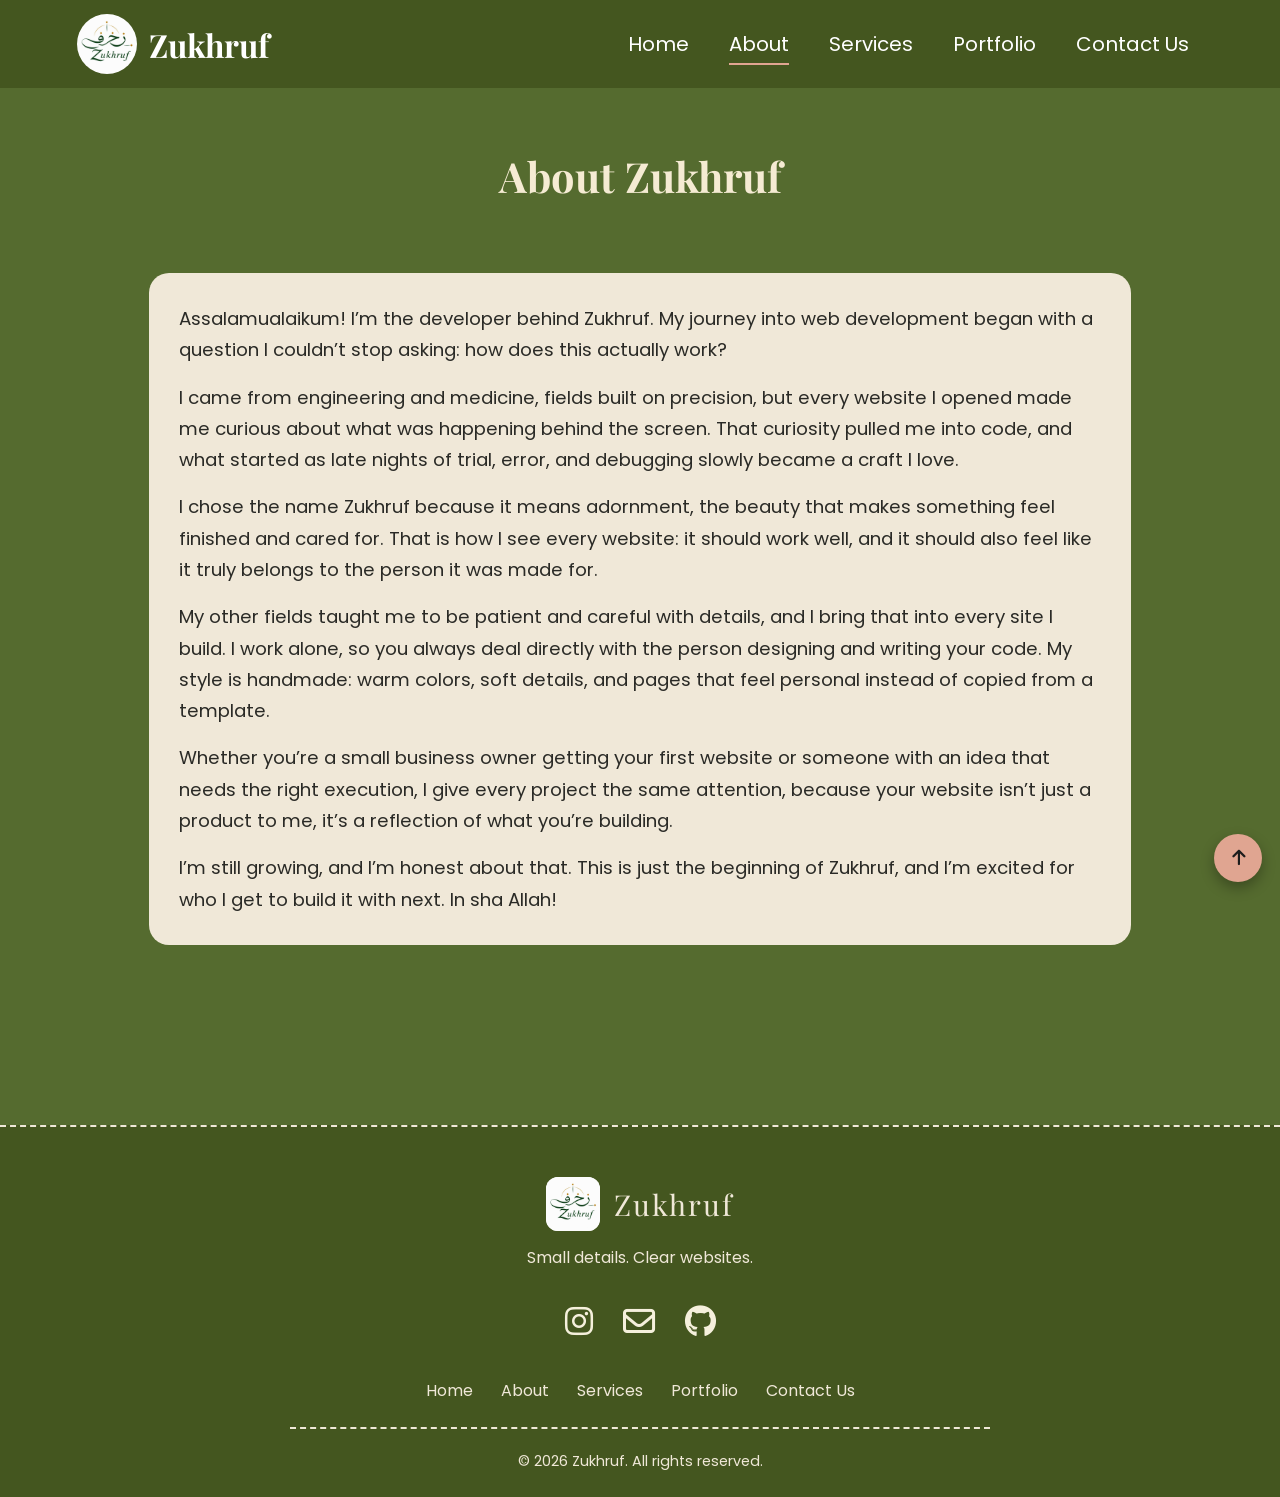
==== about.html @ 189362df "version 1.0" ====
<!DOCTYPE html>
<html lang="en">
<head>
    <meta charset="UTF-8">
    <meta name="viewport" content="width=device-width, initial-scale=1.0">
    <title>About | Zukhruf</title>
    <meta name="description" content="Meet the developer behind Zukhruf: a handmade approach to websites that feel personal and finished.">
    <link rel="preconnect" href="https://fonts.googleapis.com">
    <link rel="preconnect" href="https://fonts.gstatic.com" crossorigin>
    <link href="https://fonts.googleapis.com/css2?family=Playfair+Display:wght@700;900&family=Poppins:wght@400;500;600&display=swap" rel="stylesheet">
    <link rel="stylesheet" href="https://cdnjs.cloudflare.com/ajax/libs/font-awesome/6.5.1/css/all.min.css">
    <link rel="icon" href="logo.jpg">
    <meta name="color-scheme" content="light">
    <link rel="stylesheet" href="style.css">
</head>
<body>
<input type="checkbox" id="menu-toggle" class="menu-toggle">

<nav class="nav-bar">
    <div class="logo">
        <img class="logo-img" src="./logo.jpg" alt="Logo">
        <span>Zukhruf</span>
    </div>

    <div class="nav-links">
  <a href="index.html">Home</a>
  <a href="about.html" aria-current="page">About</a>
  <a href="services.html">Services</a>
  <a href="portfolio.html">Portfolio</a>
  <a href="contact.html">Contact Us</a>
    </div>
 
    <label for="menu-toggle" class="hamburger" aria-label="Open menu">
        <span></span>
        <span></span>
        <span></span>
    </label>
</nav>

<label for="menu-toggle" class="overlay"></label>

<aside class="mobile-nav">
  <a href="index.html">Home</a>
  <a href="about.html"aria-current="page">About</a>
  <a href="services.html">Services</a>
  <a href="portfolio.html">Portfolio</a>
  <a href="contact.html">Contact Us</a>
</aside>

<!-- about hero -->
<section class="about-hero">
    <h1>About Zukhruf</h1>
    <div class="about-text">
        <div>
            <p>Assalamualaikum! I’m the developer behind Zukhruf. My journey into web development began with a question I couldn’t stop asking: how does this actually work?</p>
            <p>I came from engineering and medicine, fields built on precision, but every website I opened made me curious about what was happening behind the screen. That curiosity pulled me into code, and what started as late nights of trial, error, and debugging slowly became a craft I love.</p>
            <p>I chose the name Zukhruf because it means adornment, the beauty that makes something feel finished and cared for. That is how I see every website: it should work well, and it should also feel like it truly belongs to the person it was made for.</p>
            <p>My other fields taught me to be patient and careful with details, and I bring that into every site I build. I work alone, so you always deal directly with the person designing and writing your code. My style is handmade: warm colors, soft details, and pages that feel personal instead of copied from a template.</p>
            <p>Whether you’re a small business owner getting your first website or someone with an idea that needs the right execution, I give every project the same attention, because your website isn’t just a product to me, it’s a reflection of what you’re building.</p>
            <p>I’m still growing, and I’m honest about that. This is just the beginning of Zukhruf, and I’m excited for who I get to build it with next. In sha Allah!</p>
        </div>
    </div>
</section>

<!-- footer -->
<footer class="site-footer">
  <div class="footer-brand">
    <img src="./logo.jpg" alt="Zukhruf logo">
    <span>Zukhruf</span>
  </div>

  <p class="footer-tagline">Small details. Clear websites.</p>

  <div class="footer-social">
    <a href="https://instagram.com/zukhruf.dev" target="_blank" rel="noopener" aria-label="Instagram">
      <i class="fa-brands fa-instagram"></i>
    </a>
    <a href="mailto:zukhrufdev@gmail.com" aria-label="Email">
      <i class="fa-regular fa-envelope"></i>
    </a>
    <a href="https://github.com/zukhrufdev-bot" target="_blank" rel="noopener" aria-label="GitHub">
  <i class="fa-brands fa-github"></i>
</a>
  </div>

  <nav class="footer-links">
    <a href="index.html">Home</a>
    <a href="about.html">About</a>
    <a href="services.html">Services</a>
    <a href="portfolio.html">Portfolio</a>
    <a href="contact.html">Contact Us</a>
  </nav>

  <p class="footer-copy">© 2026 Zukhruf. All rights reserved.</p>
</footer>
<a href="#top" class="to-top" aria-label="Back to top"><i class="fa-solid fa-arrow-up"></i></a>
</body>
</html>
---- style.css ----
* {
  margin: 0;
  padding: 0;
  box-sizing: border-box;
  scroll-behavior: smooth;
}
:root {
  color-scheme: light;
}
.logo{
    display: flex;
    justify-content: flex-start;
    align-items: center;
    width: 50%;
    gap: 12px;
    background-color: transparent;
}

.logo span{
    font-weight: bold;
    font-size: 32px;
    color: white;
}


.nav-links {
    display: flex;
    justify-content: space-between;
    align-items: center;
}
.nav-links a{
font-size: 20px;
padding: 8px 14px;
margin-left: 12px;
text-decoration: none;
color: white;
background-color: transparent;
}

.hero {
  margin: 0;
  padding: 60px 6%;
  display: flex;
  align-items: center;
  gap: 50px;
  min-height: 90vh;
}
.hero-text {
  flex: 1;
  display: flex;
  flex-direction: column;
  gap: 16px;
}
.hero-text h1 {
  font-size: 3.5rem;
  line-height: 1.15;
  color: #000;
}
.hero-text p {
  font-size: 1.25rem;
  line-height: 1.6;
}
.hero-img {
  flex: 1;
}
.image {
  width: 100%;
  height: 70vh;
  object-fit: cover;
  border-radius: 30px;
  display: block;
}
.buttons {
    display: flex;
    justify-content: flex-start;
    align-items: center;
    gap: 30px;
     margin-top: 24px;  
}

.buttons button{
    border: none;
    background-color: #b38072;
    color: black;
    font-size: 20px;
    border-radius: 15px;
    padding: 20px 24px;
    
}
#touch-btn{
    background-color: #f0e8d8;
    color: #000;
    border: 1px solid black;
}

.logo-img {
    width: 60px;
    height: 60px;
    border-radius: 50%;
    object-fit: cover;
}

/* ABOUT */
.about {
  background: #556b2f;
  padding: 80px 6%;
  display: flex;
  align-items: center;
  gap: 50px;
}
.about p {
  background: none;
}
.about img {
  flex: 1;
  width: 50%;
  height: 500px;
  object-fit: cover;
  border-radius: 24px;
}
.about-text {
  flex: 1;
  display: flex;
  flex-direction: column;
  gap: 22px;
}

/* cream card */
.about-text > div {
  background: #f0e8d8;
  color: #2a2a26;
  padding: 30px;
  transform: rotate(-1.5deg);
}
.about-text > div p {
  margin: 0 0 14px;
}
.about-text > div p {
  font-size: 1.15rem;
  line-height: 1.7;
}

/* pink strip */
.about-text > p:nth-of-type(1) {
  background: #e0a591;
  color: #2a2a26;
  padding: 18px;
  margin: 0;
  transform: rotate(1.5deg);
}

/* dashed box */
.about-text > p:nth-of-type(2) {
  border: 2px dashed #f0e8d8;
  color: #f0e8d8;
  padding: 16px;
  margin: 0;
}

@media (max-width: 800px) {
  .about {
    flex-direction: column;
  }
  .about img {
    width: 100%;
  }
}
/* web dev badge */
.about-text > span {
  width: 58px;
  height: 58px;
  border-radius: 50%;
  background: #f0e8d8;
  color: #2a2a26;
  display: flex;
  align-items: center;
  justify-content: center;
  font-size: 1.2rem;
}

.nav-bar * {
    background: none ;
    background-color: transparent ;
    box-shadow: none ;
    text-shadow: none ;
}

input, textarea, option, select{
padding: 18px;
border-radius: 18px;
font-size: 18px;
border: 1px solid black;
background-color: white;
}
label{
    font-weight: bold;
}


body {
  background: #556b2f;
  font-family: 'Poppins', sans-serif;
}

h1, h2, .logo span {
  font-family: 'Playfair Display', serif;
}

a, button {
    font-family: inherit;
}


  

/* SERVICES + PORTFOLIO */
.services, .portfolio {
  background: #556b2f;
  padding: 80px 6%;
}


.services *, .portfolio * {
  background: none;
}


.services > p {
  text-align: center;
  font-size: 1.5rem;
  margin: 0 0 50px;
}
.services > div {
  display: flex;
  gap: 40px;
  max-width: 1300px;
  margin: 0 auto;
}
.services article {
  flex: 1;
  background: #f0e8d8;
  color: #2a2a26;
  padding: 30px;
  border-radius: 20px;
}
.services article:nth-child(2) {
  background: #e0a591;
}
.services article h3 {
  font-size: 1.6rem;
  margin: 0 0 14px;
  padding-bottom: 12px;
  border-bottom: 2px dashed #2a2a26;
}
.services article p {
  font-size: 1.15rem;
  line-height: 1.6;
  margin: 0;
}


.portfolio > div {
  position: relative;
  isolation: isolate;
  background: none;
  color: #000;
  max-width: 700px;
  margin: 0 auto;
  padding: 60px 50px 70px;
}
.portfolio > div::before {
  content: "";
  position: absolute;
  inset: 0;
  background: #f0e8d8;
  border-radius: 24px;
  transform: rotate(-1.5deg);
  z-index: -1;
}

.portfolio h2 {
  color: #000;
  font-size: 2.4rem;
  line-height: 1.3;
  margin: 0 0 28px;
  padding-bottom: 18px;
  border-bottom: 2px dashed #2a2a26;
}
.portfolio p {
  color: #1c1c1c;
  font-size: 1.35rem;
  line-height: 1.8;
  margin: 0 0 24px;
}
.portfolio p:last-child {
  background: #e0a591;
  color: #1c1c1c;
  padding: 20px;
  border-radius: 14px;
  margin: 36px 0 0;
  transform: rotate(1deg);
}

html {
  scroll-padding-top: 90px;
}
.buttons a {
    text-decoration: none;
}


.contact {
  background: #556b2f;
  margin: 0;
  padding: 80px 6%;
}
.contact h1 {
  background: none;
  text-align: center;
  font-size: 1.8rem;
  line-height: 1.5;
  max-width: 700px;
  margin: 0 auto 40px;
}
.contact form {
  background: #f0e8d8;
  max-width: 600px;
  margin: 0 auto;
  padding: 40px;
  border-radius: 24px;
  display: flex;
  flex-direction: column;
  gap: 12px;
}
.contact label {
  background: none;
  color: #1c1c1c;
  font-weight: bold;
}
.contact input,
.contact select,
.contact textarea {
  background: #fff;
  border: 1px solid #2a2a26;
  border-radius: 14px;
  padding: 14px;
  font-size: 1rem;
  font-family: inherit;
}
.contact textarea {
  min-height: 120px;
}
.contact button {
  background: #e0a591;
  color: #1c1c1c;
  border: none;
  border-radius: 14px;
  padding: 16px;
  font-size: 1.1rem;
  font-family: inherit;
  cursor: pointer;
  margin-top: 10px;
}
.contact button:hover {
  background: #d4907a;
}
@media (max-width: 800px) {
  .hero { flex-direction: column; }
  .hero-text h1 { font-size: 2.4rem; }
  .services > div { flex-direction: column; }
  .nav-bar { justify-content: center; gap: 10px; }
  .nav-links { flex-wrap: wrap; justify-content: center; }
}

.hero-text p,
.services > p,
.contact h1 {
  color: #f0e8d8;
}

.buttons button {
  cursor: pointer;
  transition: transform 0.2s;
}
.buttons button:hover {
  transform: translateY(-3px);
}
.nav-links a:hover {
  text-decoration: underline;
}
.services {
  background: #4a5f29;
}


.about, .services, .portfolio, footer, .contact {
  font-family: 'Poppins', sans-serif;
}

@media (max-width: 800px) {
  .hero { min-height: auto; }
  .image { height: 40vh; }
  .about img { height: 300px; }
  .portfolio > div { padding: 40px 24px; }
  .portfolio h2 { font-size: 1.8rem; }
  .portfolio p { font-size: 1.1rem; }
  .contact form { padding: 24px; }
  .logo { width: auto; }
  .nav-links a { font-size: 16px; margin-left: 0; }
}

.contact input:focus,
.contact select:focus,
.contact textarea:focus {
  outline: 3px solid #e0a591;
}



.about h1,
.about > h2 {
  font-family: "Playfair Display", serif;
  color: #f5ebd3;
  text-align: center;
  margin: 40px 0 30px;
}

.about-hero .about-text{
  max-width: 680px;
  width: 90%;
  margin: 40px auto 70px;
  padding: 30px;
  box-sizing: border-box;
  transform: rotate(-1.5deg);
}

.nav-bar {
  position: sticky;
  top: 0;
  z-index: 1000;
  display: flex;
  align-items: center;
  justify-content: space-between;
  flex-wrap: wrap;
  gap: 16px;
  padding: 14px 6%;
  background: #44561f;
}
.logo {
  width: auto;
  text-decoration: none;
}
.nav-links {
  display: flex;
  flex-wrap: wrap;
  justify-content: center;
  gap: 8px 12px;
}
.nav-links a {
  margin-left: 0;
  padding: 8px 14px;
  font-size: 20px;
  color: #fff;
  text-decoration: none;
}
.nav-links a:hover,
.nav-links a:focus-visible,
.nav-links a[aria-current="page"] {
  text-decoration: underline;
}

/* ===== FOOTER ===== */
.site-footer {
  background: #44561f;
  color: #f0e8d8;
  border-top: 2px dashed #f0e8d8;
  padding: 50px 6% 25px;
  display: flex;
  flex-direction: column;
  align-items: center;
  gap: 14px;
  text-align: center;
  font-family: 'Poppins', sans-serif;
}


.footer-brand {
  display: flex;
  align-items: center;
  justify-content: center;
  gap: 14px;
}
.footer-brand img {
  width: 54px;
  height: 54px;
  object-fit: contain;
  background: #fff;
  border-radius: 12px;
}
.footer-brand span {
  font-family: 'Playfair Display', serif;
  font-size: 1.8rem;
  letter-spacing: 2px;
  color: #f0e8d8;
}


.footer-tagline {
  font-size: 1rem;
  margin: 0;
  color: #f0e8d8;
}


.footer-links {
  display: flex;
  flex-direction: row;
  flex-wrap: wrap;
  justify-content: center;
  gap: 10px 28px;
  width: 100%;
  max-width: 700px;
  padding-bottom: 24px;
  border-bottom: 2px dashed #f0e8d8;
}
.footer-links a {
  color: #f0e8d8;
  text-decoration: none;
  font-size: 1rem;
  transition: opacity 0.2s;
}
.footer-links a:hover,
.footer-links a:focus-visible {
  text-decoration: underline;
  opacity: 0.85;
}


.footer-copy {
  font-size: 0.9rem;
  margin: 8px 0 0;
  color: #f0e8d8;
}


@media (max-width: 600px) {
  .site-footer {
    padding: 40px 5% 20px;
  }
  .footer-brand span {
    font-size: 1.5rem;
  }
  .footer-links {
    gap: 10px 18px;
  }
}

/* about.html */
.about-hero {
  background: #556b2f;
  padding: 60px 6% 80px;
}
.about-hero h1 {
  font-family: 'Playfair Display', serif;
  color: #f5ebd3;
  text-align: center;
  font-size: 2.6rem;
}

.about-hero .about-text > div {
  transform: none;
  border-radius: 20px;
    width: 92% !important;
  max-width: 1100px !important;
  margin: 0 auto !important;
}
.about-hero .about-text {
  width: 100% !important;
  max-width: 100% !important;
  display: block !important;
}

.about-hero .about-text > div p {
  margin: 0 0 16px;
}
.about-hero .about-text > div p:last-child {
  margin-bottom: 0;
}

.page-title {
  font-family: 'Playfair Display', serif;
  color: #f5ebd3;
  text-align: center;
  font-size: 2.6rem;
  margin: 0 0 20px;
}

/* how we work */
.services-page .steps {
  display: block;
  max-width: 700px;
  margin: 70px auto 0;
  padding: 36px;
  border: 2px dashed #f0e8d8;
  border-radius: 20px;
}
.steps h2 {
  font-family: 'Playfair Display', serif;
  color: #f0e8d8;
  margin: 0 0 16px;
}
.steps ol {
  color: #f0e8d8;
  font-size: 1.15rem;
  line-height: 1.8;
  padding-left: 22px;
  margin-bottom: 26px;
}


.services .cta-link,
.portfolio .cta-link {
  display: inline-block;
  background: #e0a591;
  color: #1c1c1c;
  padding: 14px 24px;
  border-radius: 14px;
  text-decoration: none;
  font-weight: 500;
}
.services .cta-link:hover,
.portfolio .cta-link:hover {
  background: #d4907a;
}


.portfolio-page > div {
  margin-bottom: 60px;
}

.portfolio-page > div:last-of-type p:last-child {
  background: none;
  padding: 0;
  transform: none;
}

 @media (max-width: 800px) {
   .nav-bar { justify-content: center; }
 }

  
 .services-page > div:not(.steps) {
   display: grid;
   grid-template-columns: repeat(3, 1fr);
   gap: 30px;
 }
 .services-page article:nth-child(odd) {
   background: #f0e8d8;
   transform: rotate(-1.5deg);
 }
 .services-page article:nth-child(even) {
   background: #e0a591;
   transform: rotate(1.5deg);
 }

 
 @media (max-width: 1000px) {
   .services-page > div:not(.steps) {
     grid-template-columns: repeat(2, 1fr);
   }
 }
 @media (max-width: 650px) {
   .services-page > div:not(.steps) {
     grid-template-columns: 1fr;
   }
 }

/* ===== HAMBURGER + MOBILE SIDEBAR (no JavaScript) ===== */

/* checkbox hidden */
.menu-toggle {
  position: absolute;
  opacity: 0;
  pointer-events: none;
}

/* desktop par sab hidden */
.hamburger,
.mobile-nav,
.overlay {
  display: none;
}

/* hamburger button */
.nav-bar .hamburger {
  flex-direction: column;
  justify-content: center;
  gap: 6px;
  padding: 10px;
  border: none;
  cursor: pointer;
}
.nav-bar .hamburger span {
  display: block;
  width: 26px;
  height: 3px;
  border-radius: 2px;
  background: #f0e8d8;
  transition: transform 0.3s ease, opacity 0.3s ease;
}

/* keyboard focus */
.menu-toggle:focus-visible ~ .nav-bar .hamburger {
  outline: 3px solid #e0a591;
  outline-offset: 3px;
  border-radius: 8px;
}

@media (max-width: 800px) {

  .nav-bar {
    flex-wrap: nowrap;
    justify-content: space-between;
  }
  .nav-links {
    display: none;
  }
  .nav-bar .hamburger {
    display: flex;
    flex-direction: column;
  }
  .logo span {
    font-size: 26px;
  }

  /* sidebar */
  .mobile-nav {
    display: flex;
    flex-direction: column;
    position: fixed;
    top: 0;
    right: 0;
    width: 280px;
    max-width: 80%;
    height: 100vh;
    padding: 110px 24px 24px;
    background: #44561f;
    font-family: 'Poppins', sans-serif;
    overflow-y: auto;
    z-index: 999;
    transform: translateX(100%);
    transition: transform 0.3s ease;
  }
  .mobile-nav a {
    display: block;
    padding: 16px 12px;
    font-size: 1.2rem;
    color: #f0e8d8;
    text-decoration: none;
    border-radius: 10px;
  }
  .mobile-nav a:hover,
  .mobile-nav a:focus-visible {
    background: #e0a591;
    color: #1c1c1c;
  }

  /* dark overlay */
  .overlay {
    display: block;
    position: fixed;
    inset: 0;
    background: rgba(0, 0, 0, 0.5);
    opacity: 0;
    pointer-events: none;
    transition: opacity 0.3s ease;
    z-index: 998;
  }

  /* menu open */
  .menu-toggle:checked ~ .mobile-nav {
    transform: translateX(0);
  }
  .menu-toggle:checked ~ .overlay {
    opacity: 1;
    pointer-events: auto;
  }

  /* hamburger se X */
  .menu-toggle:checked ~ .nav-bar .hamburger span:nth-child(1) {
    transform: translateY(9px) rotate(45deg);
  }
  .menu-toggle:checked ~ .nav-bar .hamburger span:nth-child(2) {
    opacity: 0;
  }
  .menu-toggle:checked ~ .nav-bar .hamburger span:nth-child(3) {
    transform: translateY(-9px) rotate(-45deg);
  }

  /* menu khula ho to peeche page scroll na ho */
  body:has(.menu-toggle:checked) {
    overflow: hidden;
  }
}

/* ===== FAQ ===== */
.faq {
  background: #556b2f;
  padding: 80px 6%;
  font-family: 'Poppins', sans-serif;
}
.faq .page-title {
  margin-bottom: 40px;
}
.faq details {
  background: #f0e8d8;
  color: #2a2a26;
  max-width: 800px;
  margin: 0 auto 18px;
  padding: 20px 26px;
  border-radius: 18px;
  
}
.faq details:nth-of-type(even) {
  background: #e0a591;
 
}
.faq summary {
  font-weight: 600;
  font-size: 1.15rem;
  line-height: 1.5;
  cursor: pointer;
}
.faq summary::marker {
  color: #2a2a26;
}
.faq details[open] summary {
  padding-bottom: 12px;
  margin-bottom: 12px;
  border-bottom: 2px dashed #2a2a26;
}
.faq details p {
  font-size: 1.1rem;
  line-height: 1.7;
}
.faq details p a {
  color: #2a2a26;
  font-weight: 600;
  text-decoration: underline;
}

@media (max-width: 800px) {
  .faq {
    padding: 60px 5%;
  }
  .faq details {
    padding: 16px 18px;
  }
  .faq summary {
    font-size: 1.05rem;
  }
  .faq details p {
    font-size: 1rem;
  }
}

.site-footer .footer-social {
  display: flex;
  justify-content: center;
  gap: 30px;
  margin: 14px 0 18px;
}

.footer-social a {
  color: #f5f0dc;      /* cream, footer text jaisa */
  font-size: 2rem;
  text-decoration: none;
  transition: color 0.2s ease;
}

.footer-social a:hover {
  color: #e8b4b8;      /* dusty pink */
}
#status {
  text-align: center;
  margin-top: 15px;
  font-size: 16px;
  font-weight: 500;
  color: #0b140b;
}

/* ===== 1. Hero: page khulte hi ===== */

/* ===== 2. Menu ki underline ===== */
.nav-links a { position: relative; }
.nav-links a::after {
  content: "";
  position: absolute;
  left: 14px;
  right: 14px;
  bottom: 2px;
  height: 2px;
  background: #e0a591;
  transform: scaleX(0);
  transform-origin: left;
  transition: transform 0.3s ease;
}
.nav-links a:hover::after,
.nav-links a[aria-current="page"]::after {
  transform: scaleX(1);
}
.nav-links a:hover,
.nav-links a:focus-visible,
.nav-links a[aria-current="page"] {
  text-decoration: none;
}

/* ===== 3. Hover: cards seedhe ho kar upar uthein ===== */
.services article,
.faq details,
.about-text > div {
  transition: transform 0.3s ease, box-shadow 0.3s ease;
}
.services article:hover,
.services-page article:hover {
  transform: translateY(-8px) rotate(0deg);
  box-shadow: 0 14px 24px rgba(0, 0, 0, 0.25);
}
/* ===== 4. Form ke fields ===== */
.contact input,
.contact select,
.contact textarea {
  transition: border-color 0.2s ease, box-shadow 0.2s ease;
}
.contact input:focus,
.contact select:focus,
.contact textarea:focus {
  box-shadow: 0 0 0 4px rgba(224, 165, 145, 0.5);
}
.contact button:active { transform: scale(0.97); }

/* ===== 5. Ghoomta hua sitara ===== */
.ornament {
  display: flex;
  align-items: center;
  justify-content: center;
  gap: 16px;
  padding: 18px 6%;
  background: #556b2f;
}
.ornament::before,
.ornament::after {
  content: "";
  flex: 1;
  max-width: 240px;
  height: 2px;
  background: repeating-linear-gradient(90deg, #f0e8d8 0 8px, transparent 8px 16px);
}
.ornament span {
  position: relative;
  width: 26px;
  height: 26px;
  border: 2px solid #e0a591;
  animation: spin 12s linear infinite;
}
.ornament span::after {
  content: "";
  position: absolute;
  inset: -2px;
  border: 2px solid #e0a591;
  transform: rotate(45deg);
}
@keyframes spin { to { transform: rotate(360deg); } }

/* ===== 6. Jinhein animation se takleef hoti hai unke liye sab band ===== */
@media (prefers-reduced-motion: reduce) {
  *, *::before, *::after {
    animation: none !important;
    transition: none !important;
    scroll-behavior: auto !important;
  }
}

.about-hero .about-text {
  transform: none;
}
.about, .about-hero, .services, .portfolio, .faq {
  overflow-x: clip;
}

/* ===== Upar jaane ka button ===== */
.to-top {
  position: fixed;
  right: 18px;
  bottom: calc(18px + env(safe-area-inset-bottom));
  width: 48px;
  height: 48px;
  display: flex;
  align-items: center;
  justify-content: center;
  background: #e0a591;
  color: #1c1c1c;
  border-radius: 50%;
  font-size: 1.1rem;
  text-decoration: none;
  box-shadow: 0 6px 14px rgba(0, 0, 0, 0.3);
  z-index: 900;
  transition: transform 0.2s ease, background 0.2s ease;
}
.to-top:hover,
.to-top:focus-visible {
  background: #d4907a;
  transform: translateY(-3px);
}

.portfolio .card-two::before {
  transform: rotate(1.5deg);
}

.mobile-nav a {
  border-bottom: 2px dashed rgba(240, 232, 216, 0.35);
  border-radius: 0;
}
.mobile-nav a:last-child {
  border-bottom: none;
}
.mobile-nav a[aria-current="page"] {
  color: #e0a591;
  font-weight: 600;
}
input, select, textarea {
  color: #1c1c1c;
}
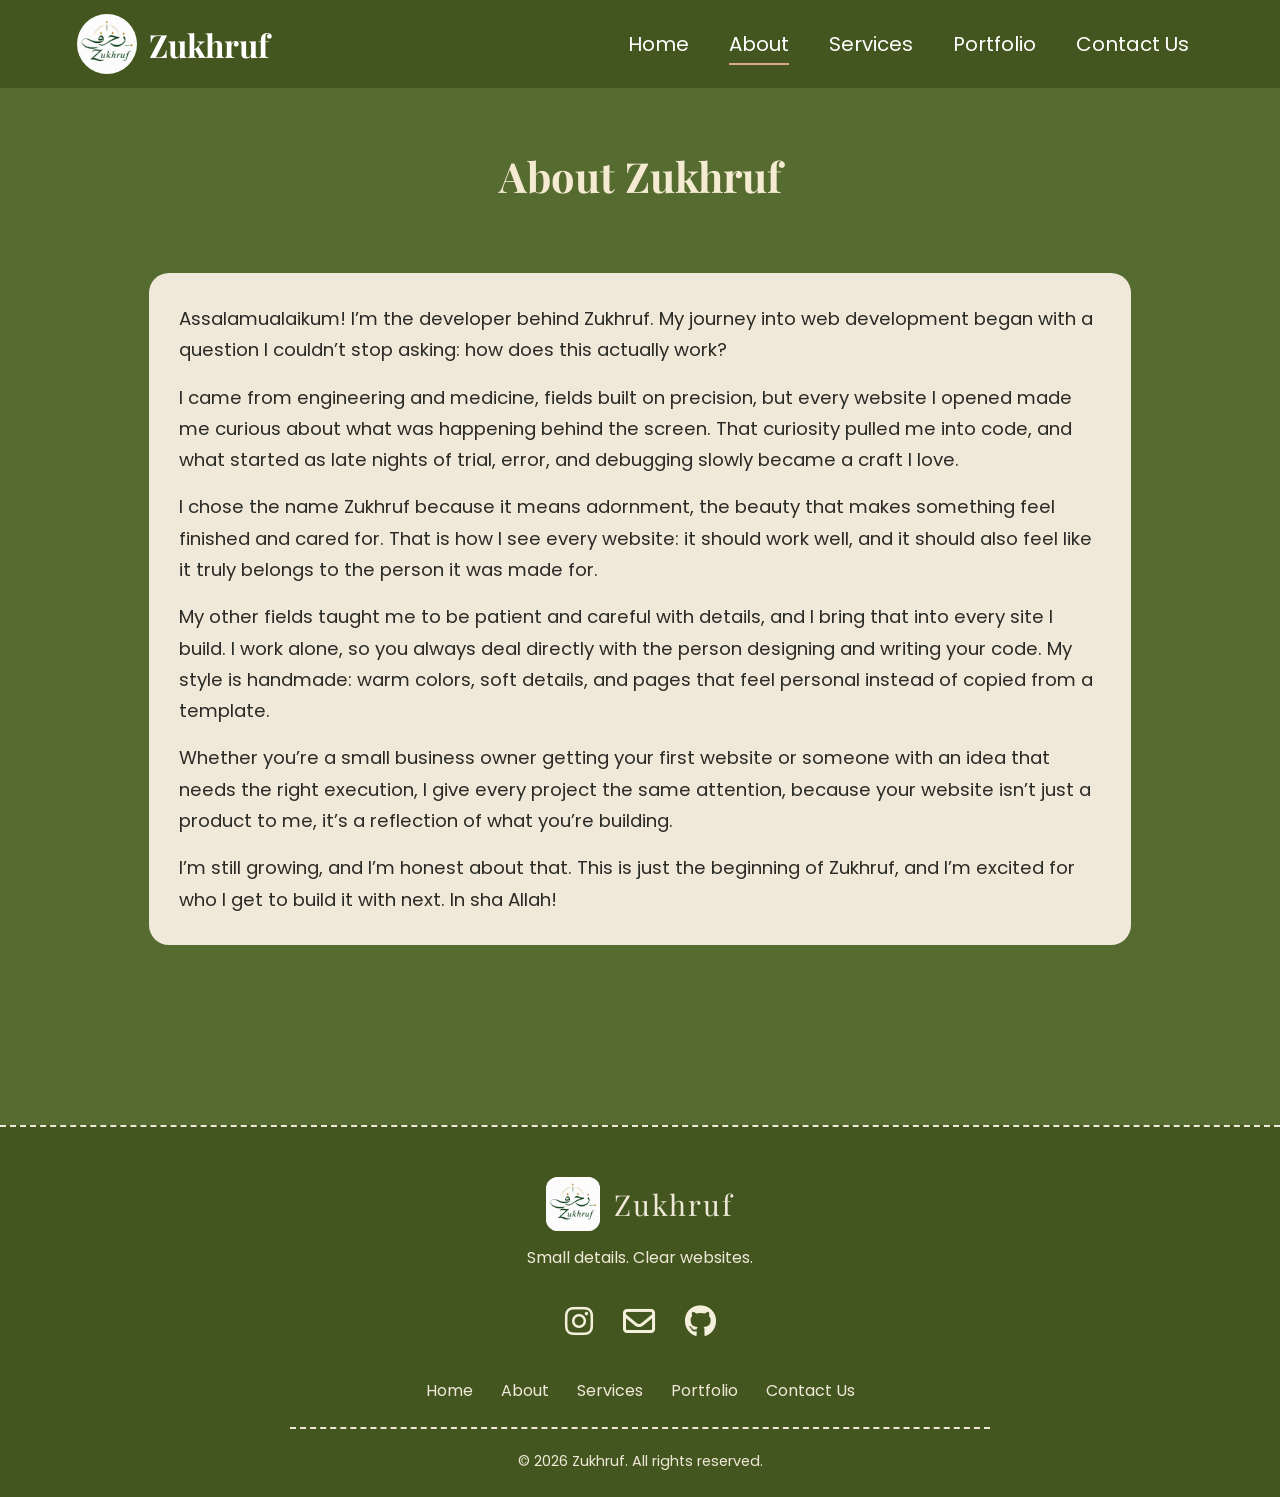
==== commit 2546c6f3: "Add dark palette and back to top button" ====
--- a/about.html
+++ b/about.html
@@ -10,7 +10,7 @@
     <link href="https://fonts.googleapis.com/css2?family=Playfair+Display:wght@700;900&family=Poppins:wght@400;500;600&display=swap" rel="stylesheet">
     <link rel="stylesheet" href="https://cdnjs.cloudflare.com/ajax/libs/font-awesome/6.5.1/css/all.min.css">
     <link rel="icon" href="logo.jpg">
-    <meta name="color-scheme" content="light">
+  <meta name="color-scheme" content="light dark">
     <link rel="stylesheet" href="style.css">
 </head>
 <body>
--- a/style.css
+++ b/style.css
@@ -5,7 +5,7 @@
   scroll-behavior: smooth;
 }
 :root {
-  color-scheme: light;
+  color-scheme: light dark;
 }
 .logo{
     display: flex;
@@ -54,7 +54,7 @@
 .hero-text h1 {
   font-size: 3.5rem;
   line-height: 1.15;
-  color: #000;
+  color:#f0e8d8;
 }
 .hero-text p {
   font-size: 1.25rem;
@@ -1030,4 +1030,100 @@
 }
 input, select, textarea {
   color: #1c1c1c;
+}
+.nav-bar .hamburger span {
+  background-color: #f0e8d8 !important;
+}
+
+.buttons button {
+  background-color: #b38072 !important;
+  color: #000 !important;
+}
+
+#touch-btn {
+  background-color: #f0e8d8 !important;
+  color: #000 !important;
+}
+
+.nav-bar {
+  background-color: #44561f !important;
+}
+
+.to-top {
+  opacity: 0;
+  pointer-events: none;
+  font-weight: bold;
+  font-size: 1.5rem;
+  line-height: 1;
+}
+.to-top.show {
+  opacity: 1;
+  pointer-events: auto;
+}
+/* ===== DARK MODE: apne rang ===== */
+@media (prefers-color-scheme: dark) {
+
+  body,
+  .ornament,
+  .about,
+  .services,
+  .portfolio,
+  .contact,
+  .faq,
+  .about-hero {
+    background: #1f2d16;
+  }
+
+  .nav-bar,
+  .site-footer,
+  .mobile-nav {
+    background: #16210f !important;
+  }
+
+  .hero-text h1,
+  .hero-text p,
+  .services > p,
+  .contact h1,
+  .page-title,
+  .about-hero h1 {
+    color: #f0e8d8;
+  }
+
+  /* hamburger menu saaf nazar aaye */
+  .nav-bar .hamburger span {
+    background: #f0e8d8 !important;
+  }
+
+  /* hero ke buttons */
+  .buttons button {
+    background-color: #e0a591 !important;
+    color: #1c1c1c !important;
+  }
+  #touch-btn {
+    background-color: #f0e8d8 !important;
+    color: #1c1c1c !important;
+    border: 1px solid #f0e8d8;
+  }
+
+  /* cream cards: andar ka text gehra */
+  .services article,
+  .about-text > div,
+  .contact form,
+  .faq details,
+  .portfolio p,
+  .portfolio h2 {
+    color: #2a2a26;
+  }
+
+  /* form ke fields */
+  input, select, textarea {
+    background: #fff;
+    color: #1c1c1c;
+  }
+
+  /* back to top button */
+  .to-top {
+    background: #e0a591 !important;
+    color: #1c1c1c !important;
+  }
 }
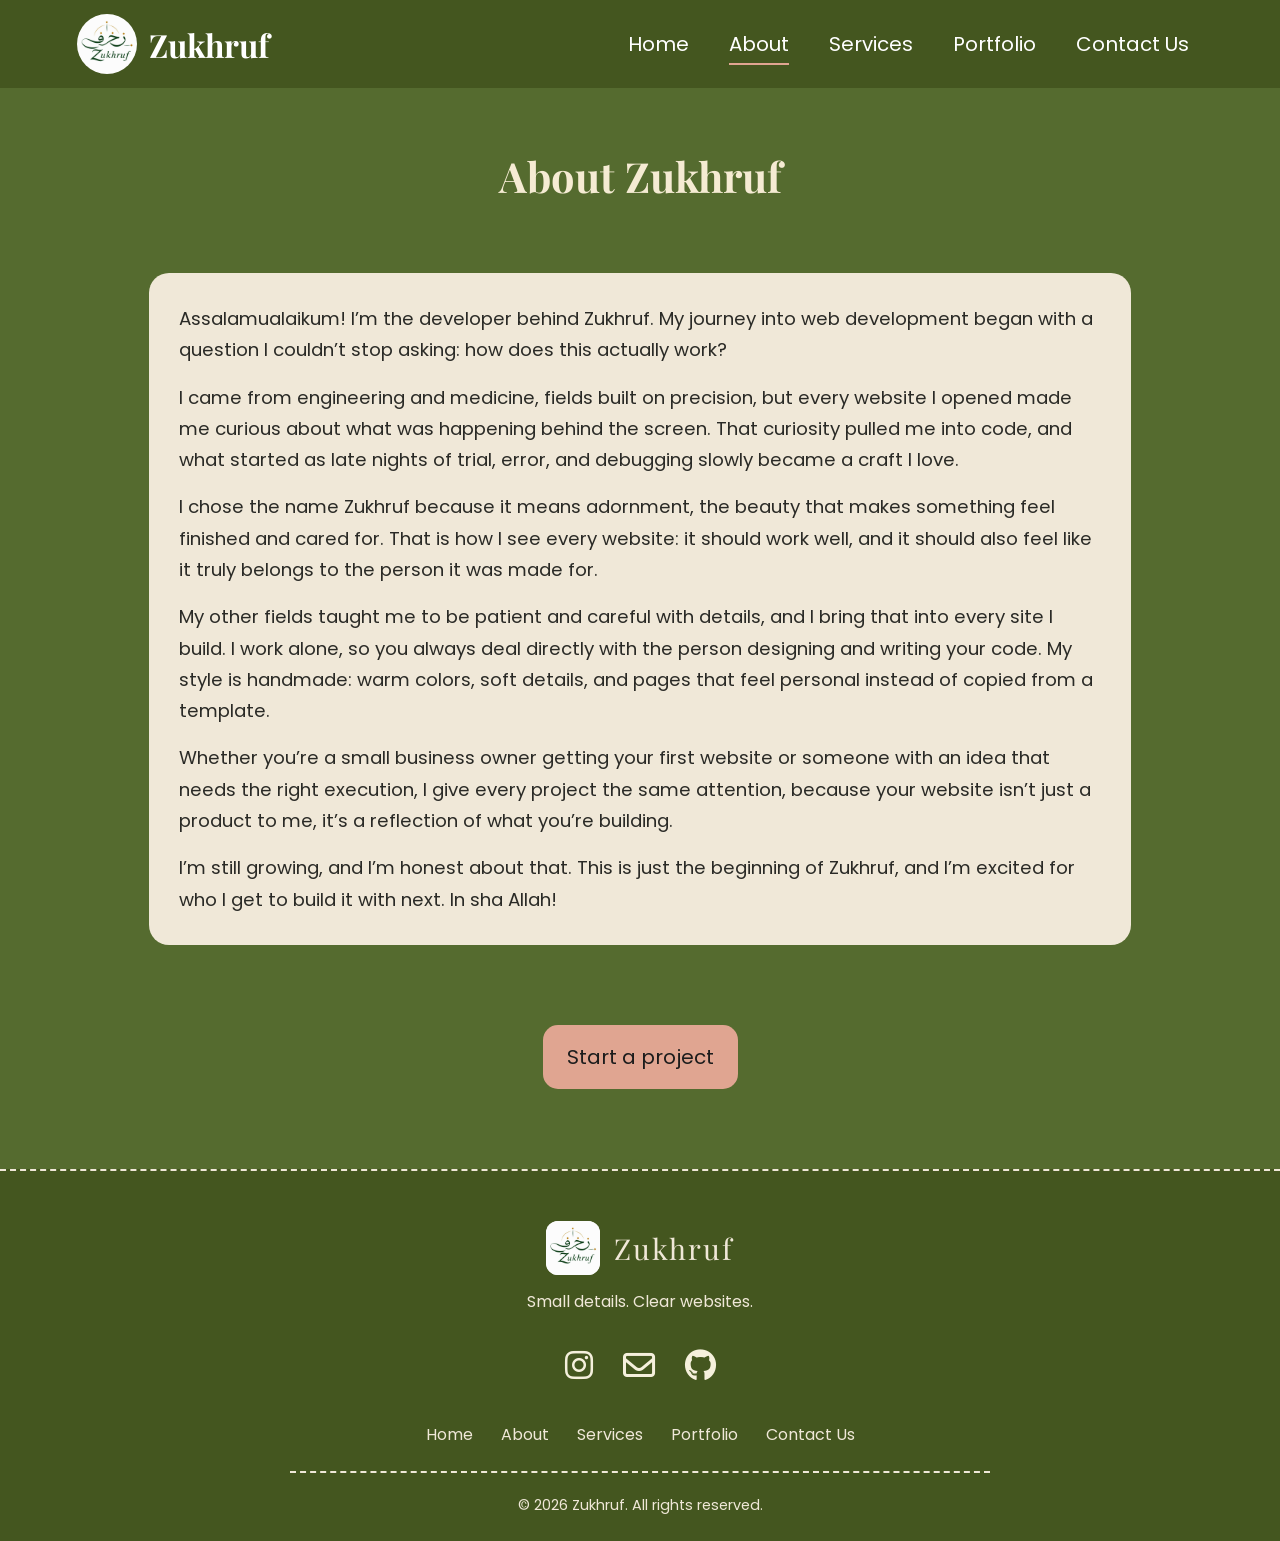
==== commit 411599bd: "Update portfolio and fixes" ====
--- a/about.html
+++ b/about.html
@@ -5,31 +5,34 @@
     <meta name="viewport" content="width=device-width, initial-scale=1.0">
     <title>About | Zukhruf</title>
     <meta name="description" content="Meet the developer behind Zukhruf: a handmade approach to websites that feel personal and finished.">
+    <meta name="color-scheme" content="only light">
+    <meta name="supported-color-schemes" content="light">
+    <meta name="theme-color" content="#44561f">
     <link rel="preconnect" href="https://fonts.googleapis.com">
     <link rel="preconnect" href="https://fonts.gstatic.com" crossorigin>
     <link href="https://fonts.googleapis.com/css2?family=Playfair+Display:wght@700;900&family=Poppins:wght@400;500;600&display=swap" rel="stylesheet">
     <link rel="stylesheet" href="https://cdnjs.cloudflare.com/ajax/libs/font-awesome/6.5.1/css/all.min.css">
     <link rel="icon" href="logo.jpg">
-  <meta name="color-scheme" content="light dark">
     <link rel="stylesheet" href="style.css">
+    <link rel="stylesheet" href="extras.css">
 </head>
 <body>
 <input type="checkbox" id="menu-toggle" class="menu-toggle">
 
 <nav class="nav-bar">
     <div class="logo">
-        <img class="logo-img" src="./logo.jpg" alt="Logo">
+        <img class="logo-img" src="./logo.jpg" alt="Zukhruf logo">
         <span>Zukhruf</span>
     </div>
 
     <div class="nav-links">
-  <a href="index.html">Home</a>
-  <a href="about.html" aria-current="page">About</a>
-  <a href="services.html">Services</a>
-  <a href="portfolio.html">Portfolio</a>
-  <a href="contact.html">Contact Us</a>
+        <a href="index.html">Home</a>
+        <a href="about.html" aria-current="page">About</a>
+        <a href="services.html">Services</a>
+        <a href="portfolio.html">Portfolio</a>
+        <a href="contact.html">Contact Us</a>
     </div>
- 
+
     <label for="menu-toggle" class="hamburger" aria-label="Open menu">
         <span></span>
         <span></span>
@@ -41,7 +44,7 @@
 
 <aside class="mobile-nav">
   <a href="index.html">Home</a>
-  <a href="about.html"aria-current="page">About</a>
+  <a href="about.html" aria-current="page">About</a>
   <a href="services.html">Services</a>
   <a href="portfolio.html">Portfolio</a>
   <a href="contact.html">Contact Us</a>
@@ -59,6 +62,9 @@
             <p>Whether you’re a small business owner getting your first website or someone with an idea that needs the right execution, I give every project the same attention, because your website isn’t just a product to me, it’s a reflection of what you’re building.</p>
             <p>I’m still growing, and I’m honest about that. This is just the beginning of Zukhruf, and I’m excited for who I get to build it with next. In sha Allah!</p>
         </div>
+    </div>
+    <div class="about-cta">
+        <a class="btn btn-pink" href="contact.html">Start a project</a>
     </div>
 </section>
 
@@ -79,8 +85,8 @@
       <i class="fa-regular fa-envelope"></i>
     </a>
     <a href="https://github.com/zukhrufdev-bot" target="_blank" rel="noopener" aria-label="GitHub">
-  <i class="fa-brands fa-github"></i>
-</a>
+      <i class="fa-brands fa-github"></i>
+    </a>
   </div>
 
   <nav class="footer-links">
@@ -93,6 +99,16 @@
 
   <p class="footer-copy">© 2026 Zukhruf. All rights reserved.</p>
 </footer>
-<a href="#top" class="to-top" aria-label="Back to top"><i class="fa-solid fa-arrow-up"></i></a>
+<a href="#" class="to-top" id="toTop" aria-label="Back to top">↑</a>
+<script>
+  const toTop = document.getElementById('toTop');
+  window.addEventListener('scroll', function () {
+    toTop.classList.toggle('show', window.scrollY > 300);
+  });
+  toTop.addEventListener('click', function (e) {
+    e.preventDefault();
+    window.scrollTo({ top: 0, behavior: 'smooth' });
+  });
+</script>
 </body>
 </html>
--- a/style.css
+++ b/style.css
@@ -5,7 +5,7 @@
   scroll-behavior: smooth;
 }
 :root {
-  color-scheme: light dark;
+  color-scheme: light;
 }
 .logo{
     display: flex;
@@ -54,7 +54,7 @@
 .hero-text h1 {
   font-size: 3.5rem;
   line-height: 1.15;
-  color:#f0e8d8;
+  color: #000;
 }
 .hero-text p {
   font-size: 1.25rem;
@@ -1027,103 +1027,4 @@
 .mobile-nav a[aria-current="page"] {
   color: #e0a591;
   font-weight: 600;
-}
-input, select, textarea {
-  color: #1c1c1c;
-}
-.nav-bar .hamburger span {
-  background-color: #f0e8d8 !important;
-}
-
-.buttons button {
-  background-color: #b38072 !important;
-  color: #000 !important;
-}
-
-#touch-btn {
-  background-color: #f0e8d8 !important;
-  color: #000 !important;
-}
-
-.nav-bar {
-  background-color: #44561f !important;
-}
-
-.to-top {
-  opacity: 0;
-  pointer-events: none;
-  font-weight: bold;
-  font-size: 1.5rem;
-  line-height: 1;
-}
-.to-top.show {
-  opacity: 1;
-  pointer-events: auto;
-}
-/* ===== DARK MODE: apne rang ===== */
-@media (prefers-color-scheme: dark) {
-
-  body,
-  .ornament,
-  .about,
-  .services,
-  .portfolio,
-  .contact,
-  .faq,
-  .about-hero {
-    background: #1f2d16;
-  }
-
-  .nav-bar,
-  .site-footer,
-  .mobile-nav {
-    background: #16210f !important;
-  }
-
-  .hero-text h1,
-  .hero-text p,
-  .services > p,
-  .contact h1,
-  .page-title,
-  .about-hero h1 {
-    color: #f0e8d8;
-  }
-
-  /* hamburger menu saaf nazar aaye */
-  .nav-bar .hamburger span {
-    background: #f0e8d8 !important;
-  }
-
-  /* hero ke buttons */
-  .buttons button {
-    background-color: #e0a591 !important;
-    color: #1c1c1c !important;
-  }
-  #touch-btn {
-    background-color: #f0e8d8 !important;
-    color: #1c1c1c !important;
-    border: 1px solid #f0e8d8;
-  }
-
-  /* cream cards: andar ka text gehra */
-  .services article,
-  .about-text > div,
-  .contact form,
-  .faq details,
-  .portfolio p,
-  .portfolio h2 {
-    color: #2a2a26;
-  }
-
-  /* form ke fields */
-  input, select, textarea {
-    background: #fff;
-    color: #1c1c1c;
-  }
-
-  /* back to top button */
-  .to-top {
-    background: #e0a591 !important;
-    color: #1c1c1c !important;
-  }
 }
--- a/extras.css
+++ b/extras.css
@@ -0,0 +1,704 @@
+/* =====================================================
+   extras.css
+   Load AFTER style.css. Your style.css stays as it is.
+   ===================================================== */
+
+/* ===== Dark mode: always show the site in its own colours ===== */
+:root {
+  color-scheme: only light;
+}
+
+/* ===== Links styled like buttons ===== */
+.buttons {
+  flex-wrap: wrap;
+}
+.btn {
+  display: inline-block;
+  background: #b38072;
+  color: #000;
+  font-size: 20px;
+  line-height: 1.2;
+  border-radius: 15px;
+  padding: 20px 24px;
+  text-decoration: none;
+  transition: transform 0.2s ease, background 0.2s ease;
+}
+.btn:hover,
+.btn:focus-visible {
+  transform: translateY(-3px);
+}
+.btn:focus-visible {
+  outline: 3px solid #e0a591;
+  outline-offset: 3px;
+}
+.btn-light {
+  background: #f0e8d8;
+  border: 1px solid #000;
+}
+.btn-pink {
+  background: #e0a591;
+  color: #1c1c1c;
+}
+
+/* link inside the home page portfolio teaser */
+.portfolio p a {
+  color: #1c1c1c;
+  font-weight: 600;
+  text-decoration: underline;
+}
+
+/* button under the about text */
+.about-cta {
+  text-align: center;
+  margin-top: -20px;
+}
+
+/* ===== Forms ===== */
+.contact .hp {
+  position: absolute;
+  left: -9999px;
+  width: 1px;
+  height: 1px;
+  padding: 0;
+  border: 0;
+  opacity: 0;
+}
+.contact button:disabled {
+  opacity: 0.6;
+  cursor: not-allowed;
+}
+.contact .consent {
+  display: flex;
+  align-items: flex-start;
+  gap: 12px;
+}
+.contact .consent input {
+  flex: none;
+  width: 22px;
+  height: 22px;
+  padding: 0;
+  margin-top: 3px;
+  accent-color: #556b2f;
+}
+.contact .consent label {
+  font-weight: 400;
+  line-height: 1.5;
+}
+
+/* ===== PORTFOLIO: project cards ===== */
+.work {
+  background: #556b2f;
+  padding: 70px 6% 90px;
+  font-family: 'Poppins', sans-serif;
+}
+.work-intro {
+  max-width: 640px;
+  margin: 0 auto 60px;
+  text-align: center;
+  color: #f0e8d8;
+  font-size: 1.2rem;
+  line-height: 1.7;
+}
+.work-grid {
+  display: grid;
+  grid-template-columns: repeat(3, 1fr);
+  gap: 36px;
+  max-width: 1250px;
+  margin: 0 auto;
+  align-items: start;
+}
+.project {
+  display: flex;
+  flex-direction: column;
+  gap: 14px;
+  background: #f0e8d8;
+  color: #2a2a26;
+  padding: 18px 20px 30px;
+  border-radius: 22px;
+  transform: rotate(-1.2deg);
+  transition: transform 0.3s ease, box-shadow 0.3s ease;
+}
+.project:nth-child(2) {
+  background: #e0a591;
+  transform: rotate(1.2deg);
+}
+.project:hover {
+  transform: translateY(-8px) rotate(0deg);
+  box-shadow: 0 14px 24px rgba(0, 0, 0, 0.25);
+}
+.project h3 {
+  font-family: 'Playfair Display', serif;
+  font-size: 1.7rem;
+  line-height: 1.25;
+  padding-bottom: 12px;
+  border-bottom: 2px dashed #2a2a26;
+}
+.project p {
+  font-size: 1.05rem;
+  line-height: 1.65;
+}
+.project .project-tools {
+  font-size: 0.95rem;
+  opacity: 0.85;
+}
+
+/* browser frame around each project */
+.shot {
+  background: #2a2a26;
+  border-radius: 14px;
+  overflow: hidden;
+  display: flex;
+  flex-direction: column;
+}
+.shot-bar {
+  display: flex;
+  gap: 6px;
+  padding: 10px 12px;
+  background: #3a3a34;
+}
+.shot-bar i {
+  width: 9px;
+  height: 9px;
+  border-radius: 50%;
+  background: #f0e8d8;
+  opacity: 0.55;
+}
+/* a real screenshot is shown in full, at its own shape */
+.shot > img {
+  display: block;
+  width: 100%;
+  height: auto;
+}
+
+/* drawn mini-page, shown until you add a real screenshot */
+.mock {
+  aspect-ratio: 16 / 9.5;
+  display: grid;
+  grid-template-columns: 1.1fr 0.9fr;
+  grid-auto-rows: min-content;
+  align-content: center;
+  gap: 10px;
+  padding: 20px;
+  background: var(--m-bg);
+}
+.mock .m-title { display: block; height: 22px; width: 90%; border-radius: 6px; background: var(--m-a); }
+.mock .m-line  { display: block; height: 9px; border-radius: 6px; background: var(--m-a); opacity: 0.55; }
+.mock .m-line.short { width: 62%; }
+.mock .m-btn   { display: block; height: 24px; width: 48%; margin-top: 8px; border-radius: 9px; background: var(--m-b); }
+.mock .m-img   {
+  display: block;
+  grid-column: 2;
+  grid-row: 1 / span 4;
+  align-self: stretch;
+  min-height: 110px;
+  border-radius: 12px;
+  background: var(--m-b);
+}
+.mock-olive { --m-bg: #556b2f; --m-a: #f0e8d8; --m-b: #e0a591; }
+.mock-warm  { --m-bg: #f6efe0; --m-a: #7a4a3a; --m-b: #e0a591; }
+
+.project-tags {
+  display: flex;
+  flex-wrap: wrap;
+  gap: 8px;
+}
+.tag {
+  background: #2a2a26;
+  color: #f0e8d8;
+  font-size: 0.85rem;
+  font-weight: 500;
+  padding: 4px 14px;
+  border-radius: 999px;
+}
+.tag-live {
+  background: transparent;
+  color: #2a2a26;
+  border: 1.5px solid #2a2a26;
+}
+
+.work-btn {
+  align-self: flex-start;
+  display: inline-block;
+  margin-top: 6px;
+  background: #2a2a26;
+  color: #f0e8d8;
+  padding: 13px 24px;
+  border-radius: 14px;
+  font-weight: 500;
+  text-decoration: none;
+  transition: transform 0.2s ease, background 0.2s ease;
+}
+.work-btn:hover,
+.work-btn:focus-visible {
+  background: #44561f;
+  transform: translateY(-3px);
+}
+.work-btn-pink {
+  background: #e0a591;
+  color: #1c1c1c;
+}
+.work-btn-pink:hover,
+.work-btn-pink:focus-visible {
+  background: #d4907a;
+}
+
+/* "your business could be next" card */
+.project-open {
+  background: transparent;
+  color: #f0e8d8;
+  border: 2px dashed #f0e8d8;
+  transform: none;
+  padding: 34px 28px 36px;
+}
+.project-open h3 {
+  border-bottom-color: #f0e8d8;
+}
+.project-open:hover {
+  box-shadow: none;
+  transform: translateY(-6px);
+}
+
+.promise {
+  list-style: none;
+  display: flex;
+  flex-wrap: wrap;
+  justify-content: center;
+  gap: 14px 40px;
+  max-width: 1000px;
+  margin: 70px auto 0;
+  padding-top: 30px;
+  border-top: 2px dashed #f0e8d8;
+  color: #f0e8d8;
+  font-size: 1.05rem;
+  text-align: center;
+}
+
+/* ===== SERVICES: packages ===== */
+.plans {
+  background: #4a5f29;
+  padding: 80px 6% 90px;
+  font-family: 'Poppins', sans-serif;
+}
+.plans-intro {
+  max-width: 620px;
+  margin: 0 auto 60px;
+  text-align: center;
+  color: #f0e8d8;
+  font-size: 1.15rem;
+  line-height: 1.7;
+}
+.plans-grid {
+  display: grid;
+  grid-template-columns: repeat(3, 1fr);
+  gap: 30px;
+  max-width: 1150px;
+  margin: 0 auto;
+  align-items: stretch;
+}
+.plan {
+  position: relative;
+  display: flex;
+  flex-direction: column;
+  background: #f0e8d8;
+  color: #2a2a26;
+  padding: 36px 30px 32px;
+  border-radius: 22px;
+}
+.plan.featured {
+  background: #e0a591;
+  transform: translateY(-14px);
+  box-shadow: 0 16px 28px rgba(0, 0, 0, 0.28);
+}
+.plan-badge {
+  position: absolute;
+  top: -15px;
+  left: 50%;
+  transform: translateX(-50%);
+  background: #2a2a26;
+  color: #f0e8d8;
+  font-size: 0.9rem;
+  font-weight: 500;
+  padding: 6px 18px;
+  border-radius: 999px;
+  white-space: nowrap;
+}
+.plan h3 {
+  font-family: 'Playfair Display', serif;
+  font-size: 1.7rem;
+}
+.plan-for {
+  margin-top: 6px;
+  font-size: 1rem;
+  line-height: 1.5;
+}
+.plan-price {
+  margin: 20px 0 6px;
+  padding-bottom: 18px;
+  border-bottom: 2px dashed #2a2a26;
+}
+.plan-price small {
+  display: block;
+  font-size: 0.9rem;
+}
+.plan-price strong {
+  font-family: 'Playfair Display', serif;
+  font-size: 2rem;
+  line-height: 1.3;
+}
+.plan ul {
+  flex: 1;
+  list-style: none;
+  margin: 18px 0 28px;
+}
+.plan li {
+  position: relative;
+  padding: 7px 0 7px 28px;
+  font-size: 1.02rem;
+  line-height: 1.5;
+}
+.plan li::before {
+  content: "✦";
+  position: absolute;
+  left: 0;
+  top: 7px;
+  color: #556b2f;
+}
+.plan.featured li::before {
+  color: #2a2a26;
+}
+.plan-btn {
+  display: block;
+  text-align: center;
+  background: #2a2a26;
+  color: #f0e8d8;
+  padding: 14px 20px;
+  border-radius: 14px;
+  font-weight: 500;
+  text-decoration: none;
+  transition: transform 0.2s ease, background 0.2s ease;
+}
+.plan-btn:hover,
+.plan-btn:focus-visible {
+  background: #44561f;
+  transform: translateY(-3px);
+}
+.plans-note {
+  max-width: 620px;
+  margin: 56px auto 0;
+  text-align: center;
+  color: #f0e8d8;
+  font-size: 1.05rem;
+  line-height: 1.7;
+}
+.plans-note a {
+  color: #e0a591;
+  font-weight: 600;
+}
+
+/* ===== REVIEWS (home page, appears only when reviews.js has reviews) ===== */
+.reviews {
+  background: #4a5f29;
+  padding: 80px 6% 90px;
+  font-family: 'Poppins', sans-serif;
+}
+.reviews[hidden] {
+  display: none;
+}
+.reviews .page-title {
+  margin-bottom: 40px;
+}
+.review-grid {
+  display: grid;
+  grid-template-columns: repeat(auto-fit, minmax(280px, 1fr));
+  gap: 34px;
+  max-width: 1100px;
+  margin: 0 auto;
+}
+.review-card {
+  display: flex;
+  flex-direction: column;
+  gap: 14px;
+  background: #f0e8d8;
+  color: #2a2a26;
+  padding: 30px 28px 26px;
+  border-radius: 22px;
+  transform: rotate(-1.2deg);
+}
+.review-card:nth-child(even) {
+  background: #e0a591;
+  transform: rotate(1.2deg);
+}
+.review-stars {
+  letter-spacing: 3px;
+  font-size: 1.2rem;
+  color: #44561f;
+}
+.review-card:nth-child(even) .review-stars {
+  color: #2a2a26;
+}
+.review-text {
+  flex: 1;
+  font-size: 1.1rem;
+  line-height: 1.7;
+}
+.review-by {
+  border-top: 2px dashed #2a2a26;
+  padding-top: 14px;
+  font-weight: 600;
+}
+.review-by span {
+  display: block;
+  font-weight: 400;
+  font-size: 0.95rem;
+}
+
+/* ===== small screens ===== */
+@media (max-width: 1000px) {
+  .work-grid {
+    grid-template-columns: repeat(2, 1fr);
+  }
+}
+@media (max-width: 900px) {
+  .plans-grid {
+    grid-template-columns: 1fr;
+    max-width: 480px;
+  }
+  .plan.featured {
+    transform: none;
+  }
+}
+@media (max-width: 700px) {
+  .work { padding: 50px 5% 70px; }
+  .work-grid {
+    grid-template-columns: 1fr;
+    max-width: 480px;
+  }
+  .plans { padding: 60px 5% 70px; }
+  .reviews { padding: 60px 5% 70px; }
+}
+
+/* ===== Hint under the contact heading ===== */
+.contact-hint {
+  text-align: center;
+  color: #f0e8d8;
+  margin: -20px auto 36px;
+  font-size: 1.05rem;
+}
+.contact-hint a,
+.plans-intro a {
+  color: #e0a591;
+  font-weight: 600;
+}
+
+/* ===== QUIZ ===== */
+.quiz {
+  background: #556b2f;
+  padding: 70px 6% 90px;
+  font-family: 'Poppins', sans-serif;
+}
+.quiz [hidden] {
+  display: none !important;
+}
+.quiz-intro {
+  max-width: 560px;
+  margin: 0 auto 40px;
+  text-align: center;
+  color: #f0e8d8;
+  font-size: 1.15rem;
+  line-height: 1.7;
+}
+.quiz-intro a {
+  color: #e0a591;
+  font-weight: 600;
+}
+.quiz-card {
+  background: #f0e8d8;
+  color: #2a2a26;
+  max-width: 680px;
+  margin: 0 auto;
+  padding: 36px;
+  border-radius: 24px;
+}
+.quiz-step {
+  font-weight: 600;
+  margin-bottom: 10px;
+}
+.quiz-bar {
+  height: 8px;
+  background: #d9ceb6;
+  border-radius: 999px;
+  overflow: hidden;
+  margin-bottom: 28px;
+}
+.quiz-bar span {
+  display: block;
+  height: 100%;
+  width: 33%;
+  background: #556b2f;
+  transition: width 0.3s ease;
+}
+.quiz fieldset {
+  border: none;
+  display: flex;
+  flex-direction: column;
+  gap: 14px;
+}
+.quiz legend {
+  font-family: 'Playfair Display', serif;
+  font-size: 1.7rem;
+  line-height: 1.3;
+  color: #1c1c1c;
+  padding: 0;
+  margin-bottom: 18px;
+}
+.quiz .opt {
+  position: relative;
+  display: block;
+  font-weight: 500;
+  cursor: pointer;
+}
+.quiz .opt input {
+  position: absolute;
+  top: 0;
+  left: 0;
+  width: 100%;
+  height: 100%;
+  margin: 0;
+  padding: 0;
+  border: 0;
+  opacity: 0;
+  cursor: pointer;
+}
+.quiz .opt span {
+  display: block;
+  position: relative;
+  padding: 16px 20px 16px 56px;
+  background: #fff;
+  border: 2px solid #2a2a26;
+  border-radius: 16px;
+  font-size: 1.05rem;
+  line-height: 1.5;
+  transition: background 0.2s ease;
+}
+.quiz .opt span::before {
+  content: "";
+  position: absolute;
+  left: 18px;
+  top: 50%;
+  width: 20px;
+  height: 20px;
+  margin-top: -10px;
+  border: 2px solid #2a2a26;
+  border-radius: 50%;
+  background: #fff;
+}
+.quiz .opt:hover span {
+  background: #f7e3da;
+}
+.quiz .opt input:checked + span {
+  background: #e0a591;
+}
+.quiz .opt input:checked + span::before {
+  background: #2a2a26;
+  box-shadow: inset 0 0 0 4px #e0a591;
+}
+.quiz .opt input:focus-visible + span {
+  outline: 3px solid #44561f;
+  outline-offset: 3px;
+}
+.quiz-actions {
+  display: flex;
+  justify-content: space-between;
+  align-items: center;
+  gap: 12px;
+  margin-top: 28px;
+}
+.quiz-actions .quiz-btn:only-child,
+.quiz-actions #quizNext {
+  margin-left: auto;
+}
+.quiz-btn {
+  display: inline-block;
+  border: 2px solid #2a2a26;
+  border-radius: 14px;
+  padding: 13px 26px;
+  background: #2a2a26;
+  color: #f0e8d8;
+  font: inherit;
+  font-size: 1.05rem;
+  font-weight: 500;
+  text-decoration: none;
+  cursor: pointer;
+}
+.quiz-btn:hover:not(:disabled),
+.quiz-btn:focus-visible {
+  background: #44561f;
+  border-color: #44561f;
+}
+.quiz-btn:focus-visible {
+  outline: 3px solid #e0a591;
+  outline-offset: 3px;
+}
+.quiz-btn:disabled {
+  opacity: 0.45;
+  cursor: not-allowed;
+}
+.quiz-btn-ghost {
+  background: transparent;
+  color: #2a2a26;
+}
+.quiz-btn-ghost:hover:not(:disabled) {
+  background: #e0a591;
+  border-color: #2a2a26;
+}
+.quiz-result {
+  background: #e0a591;
+}
+.quiz-result h2 {
+  font-size: 2rem;
+  line-height: 1.25;
+  padding-bottom: 14px;
+  margin-bottom: 16px;
+  border-bottom: 2px dashed #2a2a26;
+}
+.quiz-result p {
+  font-size: 1.1rem;
+  line-height: 1.7;
+}
+.quiz-result ul {
+  list-style: none;
+  margin-top: 16px;
+}
+.quiz-result li {
+  position: relative;
+  padding: 7px 0 7px 28px;
+  font-size: 1.05rem;
+}
+.quiz-result li::before {
+  content: "✦";
+  position: absolute;
+  left: 0;
+  top: 7px;
+}
+.quiz-result .quiz-btn-ghost:hover {
+  background: #f0e8d8;
+}
+
+@media (max-width: 700px) {
+  .quiz { padding: 50px 5% 70px; }
+  .quiz-card { padding: 24px 20px; }
+  .quiz legend { font-size: 1.4rem; }
+  .quiz-actions { flex-wrap: wrap; }
+}
+.to-top {
+  opacity: 0;
+  pointer-events: none;
+  transition: opacity 0.2s ease, transform 0.2s ease, background 0.2s ease;
+}
+.to-top.show {
+  opacity: 1;
+  pointer-events: auto;
+}
+.work, .plans, .reviews, .quiz, .contact {
+  overflow-x: clip;
+}
